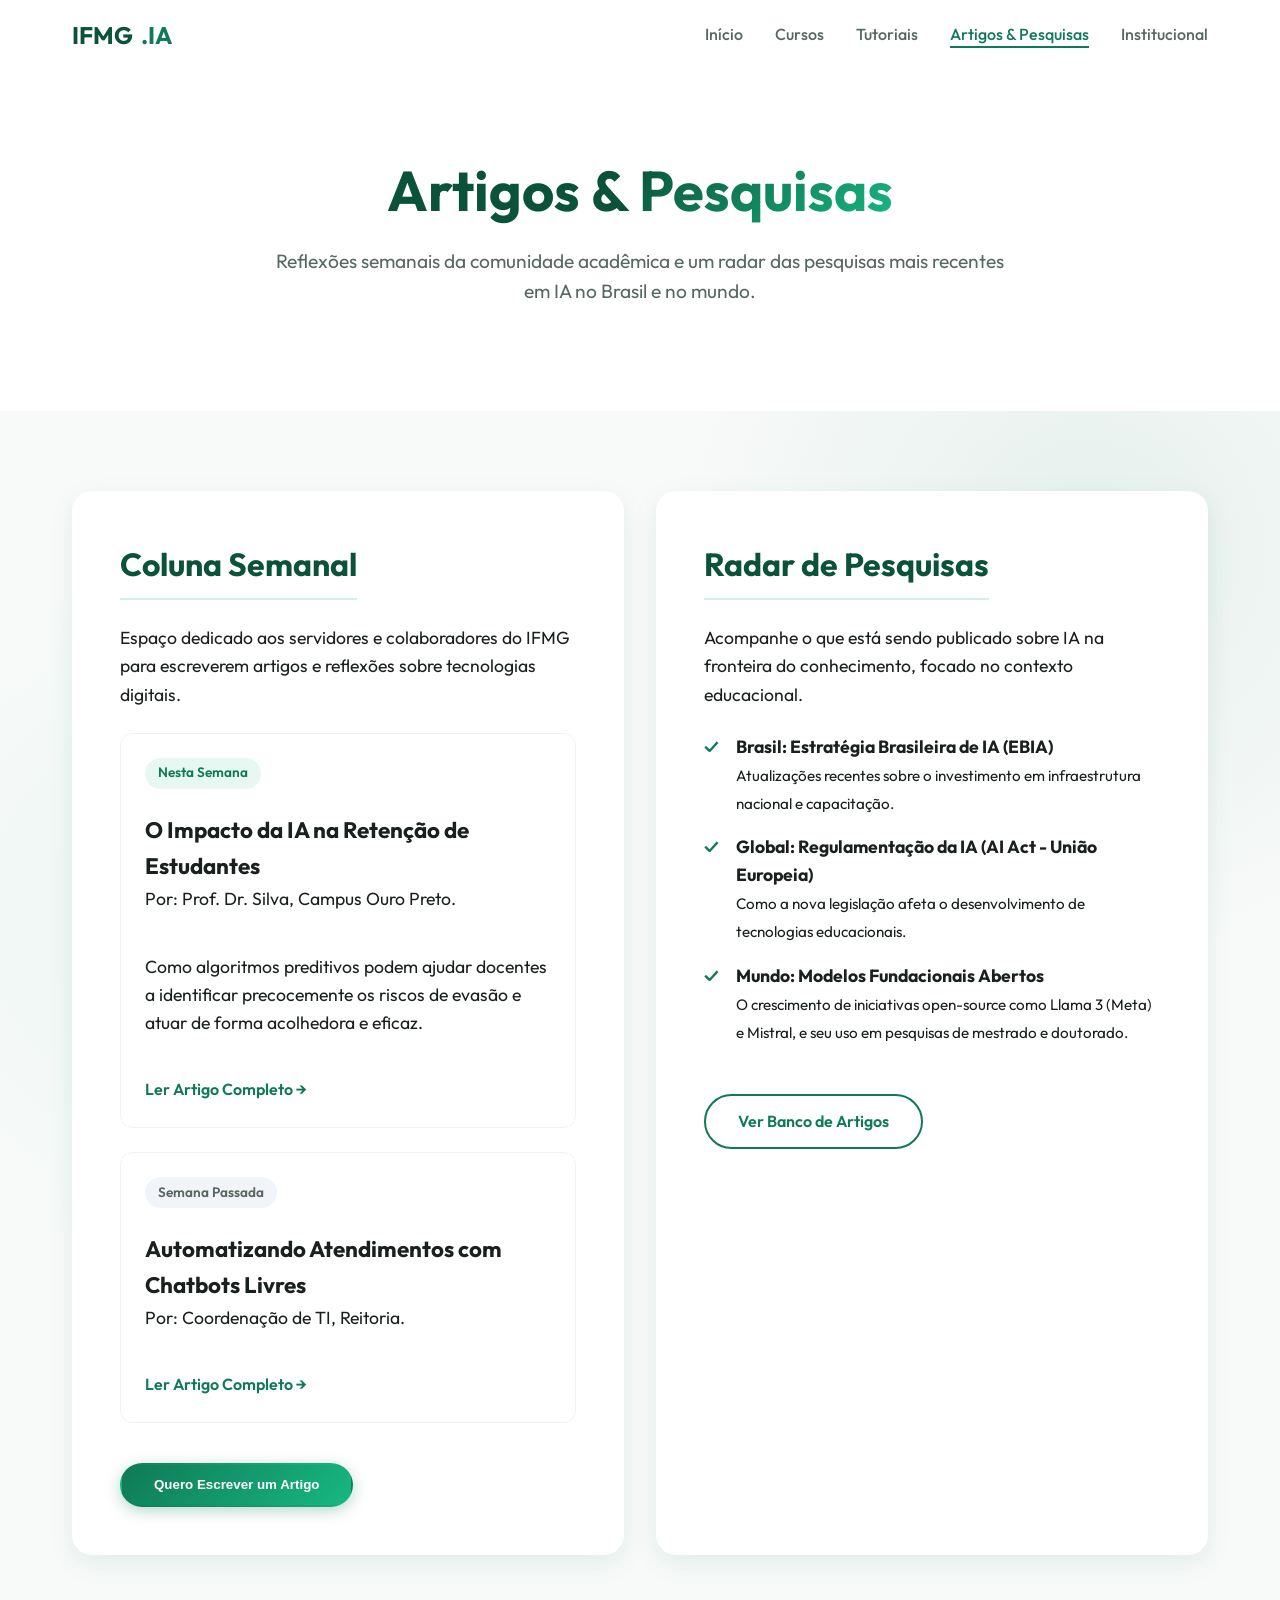
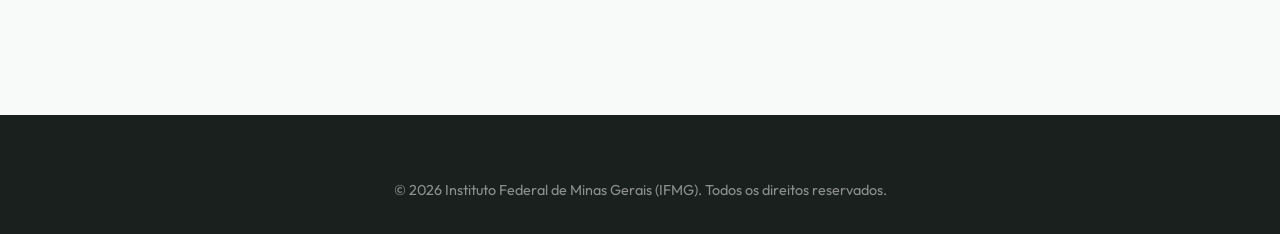
==== artigos.html @ 98dc353f "Commit inicial: Protótipo da Plataforma IA IFMG" ====
<!DOCTYPE html>
<html lang="pt-BR">
<head>
    <meta charset="UTF-8">
    <meta name="viewport" content="width=device-width, initial-scale=1.0">
    <title>Artigos e Pesquisas | IFMG IA</title>
    <meta name="description" content="Artigos semanais e pesquisas recentes sobre Inteligência Artificial no IFMG, no Brasil e no Mundo.">
    <link rel="stylesheet" href="css/style.css">
</head>
<body>
    <nav class="navbar" id="navbar">
        <div class="container nav-container">
            <a href="index.html" class="logo">IFMG<span>.IA</span></a>
            <button class="mobile-menu-btn" id="mobile-menu-btn">☰</button>
            <ul class="nav-links" id="nav-links">
                <li><a href="index.html">Início</a></li>
                <li><a href="cursos.html">Cursos</a></li>
                <li><a href="tutoriais.html">Tutoriais</a></li>
                <li><a href="artigos.html" class="active">Artigos & Pesquisas</a></li>
                <li><a href="institucional.html">Institucional</a></li>
            </ul>
        </div>
    </nav>

    <header class="hero" style="min-height: 40vh; padding: 10rem 0 4rem; background: var(--surface);">
        <div class="container hero-content">
            <h1 class="fade-in-up">Artigos & <span class="gradient-text">Pesquisas</span></h1>
            <p class="fade-in-up" style="transition-delay: 0.1s">
                Reflexões semanais da comunidade acadêmica e um radar das pesquisas mais recentes em IA no Brasil e no mundo.
            </p>
        </div>
    </header>

    <section class="section">
        <div class="container">
            <div class="grid grid-2">
                <!-- Coluna Semanal -->
                <div class="content-block fade-in-up">
                    <h2>Coluna Semanal</h2>
                    <p>Espaço dedicado aos servidores e colaboradores do IFMG para escreverem artigos e reflexões sobre tecnologias digitais.</p>
                    
                    <div class="resource-item" style="flex-direction: column; gap: 1rem;">
                        <div>
                            <span class="badge badge-free">Nesta Semana</span>
                            <h4 style="font-size: 1.4rem; margin-top: 0.5rem;">O Impacto da IA na Retenção de Estudantes</h4>
                            <p class="text-muted">Por: Prof. Dr. Silva, Campus Ouro Preto.</p>
                        </div>
                        <p>Como algoritmos preditivos podem ajudar docentes a identificar precocemente os riscos de evasão e atuar de forma acolhedora e eficaz.</p>
                        <a href="#" style="color: var(--primary); font-weight: 600;">Ler Artigo Completo →</a>
                    </div>

                    <div class="resource-item" style="flex-direction: column; gap: 1rem;">
                        <div>
                            <span class="badge" style="background: #f1f5f9; color: var(--text-muted);">Semana Passada</span>
                            <h4 style="font-size: 1.4rem; margin-top: 0.5rem;">Automatizando Atendimentos com Chatbots Livres</h4>
                            <p class="text-muted">Por: Coordenação de TI, Reitoria.</p>
                        </div>
                        <a href="#" style="color: var(--primary); font-weight: 600;">Ler Artigo Completo →</a>
                    </div>
                    
                    <button class="btn btn-primary" style="margin-top: 1rem;">Quero Escrever um Artigo</button>
                </div>

                <!-- Pesquisas -->
                <div class="content-block fade-in-up" style="transition-delay: 0.2s">
                    <h2>Radar de Pesquisas</h2>
                    <p>Acompanhe o que está sendo publicado sobre IA na fronteira do conhecimento, focado no contexto educacional.</p>
                    
                    <ul class="styled-list">
                        <li>
                            <strong>Brasil: Estratégia Brasileira de IA (EBIA)</strong><br>
                            <span class="text-muted" style="font-size: 0.95rem;">Atualizações recentes sobre o investimento em infraestrutura nacional e capacitação.</span>
                        </li>
                        <li>
                            <strong>Global: Regulamentação da IA (AI Act - União Europeia)</strong><br>
                            <span class="text-muted" style="font-size: 0.95rem;">Como a nova legislação afeta o desenvolvimento de tecnologias educacionais.</span>
                        </li>
                        <li>
                            <strong>Mundo: Modelos Fundacionais Abertos</strong><br>
                            <span class="text-muted" style="font-size: 0.95rem;">O crescimento de iniciativas open-source como Llama 3 (Meta) e Mistral, e seu uso em pesquisas de mestrado e doutorado.</span>
                        </li>
                    </ul>
                    
                    <a href="#" class="btn btn-outline" style="margin-top: 2rem;">Ver Banco de Artigos</a>
                </div>
            </div>
        </div>
    </section>

    <footer>
        <div class="container">
            <div class="footer-bottom" style="margin-top: 0; padding-top: 0; border: none;">
                &copy; 2026 Instituto Federal de Minas Gerais (IFMG). Todos os direitos reservados.
            </div>
        </div>
    </footer>
    <script src="js/main.js"></script>
</body>
</html>
---- css/style.css ----
@import url('https://fonts.googleapis.com/css2?family=Outfit:wght@300;400;500;600;700&display=swap');

:root {
  /* Cores Principais - Tons de Verde Esmeralda (IFMG moderno) */
  --primary: #0F7A55;
  --primary-light: #18B882;
  --primary-dark: #0A5239;
  
  /* Secundárias e Acentos */
  --secondary: #E3352F; /* Vermelho IFMG para destaques sutis */
  --accent: #25C9A4;
  
  /* Tons de Fundo e Superfícies (Modo Light elegante) */
  --bg-color: #F8FAF9;
  --surface: #FFFFFF;
  --surface-glass: rgba(255, 255, 255, 0.7);
  --border-glass: rgba(255, 255, 255, 0.3);
  
  /* Textos */
  --text-main: #1A201E;
  --text-muted: #566861;
  
  /* Utilitários */
  --shadow-sm: 0 2px 8px rgba(15, 122, 85, 0.05);
  --shadow-md: 0 8px 24px rgba(15, 122, 85, 0.1);
  --shadow-lg: 0 16px 40px rgba(15, 122, 85, 0.15);
  
  --radius-md: 12px;
  --radius-lg: 20px;
  --radius-pill: 100px;
  
  --transition: all 0.3s cubic-bezier(0.25, 0.8, 0.25, 1);
}

/* Base Styles */
* {
  margin: 0;
  padding: 0;
  box-sizing: border-box;
}

body {
  font-family: 'Outfit', sans-serif;
  background-color: var(--bg-color);
  color: var(--text-main);
  line-height: 1.6;
  overflow-x: hidden;
  background-image: radial-gradient(circle at 15% 50%, rgba(24, 184, 130, 0.05), transparent 25%),
                    radial-gradient(circle at 85% 30%, rgba(15, 122, 85, 0.08), transparent 25%);
}

a {
  text-decoration: none;
  color: inherit;
}

ul {
  list-style: none;
}

img {
  max-width: 100%;
  height: auto;
  border-radius: var(--radius-md);
}

/* Container */
.container {
  width: 100%;
  max-width: 1200px;
  margin: 0 auto;
  padding: 0 2rem;
}

/* Navbar */
.navbar {
  position: fixed;
  top: 0;
  left: 0;
  width: 100%;
  padding: 1rem 0;
  background: var(--surface-glass);
  backdrop-filter: blur(12px);
  -webkit-backdrop-filter: blur(12px);
  border-bottom: 1px solid rgba(255, 255, 255, 0.5);
  z-index: 1000;
  transition: var(--transition);
}

.navbar.scrolled {
  padding: 0.8rem 0;
  box-shadow: var(--shadow-sm);
  background: rgba(255, 255, 255, 0.9);
}

.nav-container {
  display: flex;
  justify-content: space-between;
  align-items: center;
}

.logo {
  font-size: 1.5rem;
  font-weight: 700;
  color: var(--primary-dark);
  display: flex;
  align-items: center;
  gap: 0.5rem;
}

.logo span {
  color: var(--primary);
}

.logo-img {
  height: 32px;
  width: auto;
}

.nav-links {
  display: flex;
  gap: 2rem;
}

.nav-links a {
  font-weight: 500;
  color: var(--text-muted);
  transition: var(--transition);
  position: relative;
}

.nav-links a::after {
  content: '';
  position: absolute;
  bottom: -4px;
  left: 0;
  width: 0%;
  height: 2px;
  background-color: var(--primary);
  transition: var(--transition);
}

.nav-links a:hover,
.nav-links a.active {
  color: var(--primary);
}

.nav-links a:hover::after,
.nav-links a.active::after {
  width: 100%;
}

/* Mobile Menu Button */
.mobile-menu-btn {
  display: none;
  background: none;
  border: none;
  font-size: 1.5rem;
  color: var(--text-main);
  cursor: pointer;
}

/* Buttons */
.btn {
  display: inline-flex;
  align-items: center;
  justify-content: center;
  padding: 0.8rem 2rem;
  font-weight: 600;
  border-radius: var(--radius-pill);
  transition: var(--transition);
  cursor: pointer;
  border: 2px solid transparent;
}

.btn-primary {
  background: linear-gradient(135deg, var(--primary), var(--primary-light));
  color: white;
  box-shadow: 0 4px 15px rgba(15, 122, 85, 0.3);
}

.btn-primary:hover {
  transform: translateY(-2px);
  box-shadow: 0 6px 20px rgba(15, 122, 85, 0.4);
}

.btn-outline {
  border-color: var(--primary);
  color: var(--primary);
  background: transparent;
}

.btn-outline:hover {
  background: var(--primary);
  color: white;
}

/* Hero Section */
.hero {
  padding: 10rem 0 6rem;
  min-height: 90vh;
  display: flex;
  align-items: center;
  position: relative;
}

.hero-content {
  text-align: center;
  max-width: 800px;
  margin: 0 auto;
}

.hero .tag {
  display: inline-block;
  padding: 0.5rem 1.2rem;
  background: rgba(24, 184, 130, 0.1);
  color: var(--primary);
  border-radius: var(--radius-pill);
  font-weight: 600;
  font-size: 0.9rem;
  margin-bottom: 1.5rem;
}

.hero h1 {
  font-size: 3.5rem;
  font-weight: 700;
  line-height: 1.1;
  margin-bottom: 1.5rem;
  color: var(--primary-dark);
}

.hero .gradient-text {
  background: linear-gradient(135deg, var(--primary-dark), var(--primary-light));
  -webkit-background-clip: text;
  -webkit-text-fill-color: transparent;
  background-clip: text;
}

.hero p {
  font-size: 1.2rem;
  color: var(--text-muted);
  margin-bottom: 2.5rem;
}

.hero-buttons {
  display: flex;
  gap: 1rem;
  justify-content: center;
}

/* Sections */
.section {
  padding: 5rem 0;
}

.section-bg {
  background: var(--surface);
}

.section-header {
  text-align: center;
  margin-bottom: 4rem;
  max-width: 700px;
  margin-left: auto;
  margin-right: auto;
}

.section-header h2 {
  font-size: 2.5rem;
  color: var(--primary-dark);
  margin-bottom: 1rem;
}

.section-header p {
  color: var(--text-muted);
  font-size: 1.1rem;
}

/* Grid Layouts */
.grid {
  display: grid;
  gap: 2rem;
}

.grid-2 { grid-template-columns: repeat(2, 1fr); }
.grid-3 { grid-template-columns: repeat(3, 1fr); }

/* Glass Cards */
.glass-card {
  background: var(--surface-glass);
  backdrop-filter: blur(16px);
  -webkit-backdrop-filter: blur(16px);
  border: 1px solid var(--border-glass);
  border-radius: var(--radius-lg);
  padding: 2rem;
  box-shadow: var(--shadow-sm);
  transition: var(--transition);
  height: 100%;
}

.glass-card:hover {
  transform: translateY(-5px);
  box-shadow: var(--shadow-lg);
  border-color: rgba(24, 184, 130, 0.3);
}

.glass-card h3 {
  font-size: 1.5rem;
  color: var(--text-main);
  margin-bottom: 1rem;
}

/* Content Layouts */
.content-wrapper {
  display: flex;
  flex-direction: column;
  gap: 3rem;
}

.content-block {
  background: var(--surface);
  border-radius: var(--radius-lg);
  padding: 3rem;
  box-shadow: var(--shadow-md);
}

.content-block h2 {
  color: var(--primary-dark);
  font-size: 2rem;
  margin-bottom: 1.5rem;
  border-bottom: 2px solid rgba(24, 184, 130, 0.2);
  padding-bottom: 0.5rem;
  display: inline-block;
}

.content-block p {
  margin-bottom: 1.5rem;
  font-size: 1.1rem;
}

/* List Styling */
.styled-list {
  list-style: none;
  margin-top: 1rem;
}

.styled-list li {
  position: relative;
  padding-left: 2rem;
  margin-bottom: 1rem;
  font-size: 1.1rem;
}

.styled-list li::before {
  content: '✓';
  position: absolute;
  left: 0;
  top: 0;
  color: var(--primary);
  font-weight: bold;
}

/* Badges / Tags */
.badge {
  display: inline-block;
  padding: 0.3rem 0.8rem;
  border-radius: var(--radius-pill);
  font-size: 0.85rem;
  font-weight: 600;
  margin-bottom: 1rem;
}

.badge-free { background: rgba(24, 184, 130, 0.1); color: var(--primary); }
.badge-paid { background: rgba(227, 53, 47, 0.1); color: var(--secondary); }

/* Resource Item */
.resource-item {
  display: flex;
  align-items: flex-start;
  gap: 1.5rem;
  padding: 1.5rem;
  border: 1px solid rgba(0,0,0,0.05);
  border-radius: var(--radius-md);
  margin-bottom: 1.5rem;
  transition: var(--transition);
}

.resource-item:hover {
  border-color: var(--primary-light);
  box-shadow: var(--shadow-sm);
}

.resource-icon {
  font-size: 2.5rem;
  background: rgba(24, 184, 130, 0.1);
  width: 60px;
  height: 60px;
  display: flex;
  align-items: center;
  justify-content: center;
  border-radius: var(--radius-md);
}

.resource-content h4 {
  font-size: 1.2rem;
  margin-bottom: 0.5rem;
}

.resource-meta {
  font-size: 0.9rem;
  color: var(--text-muted);
  display: flex;
  gap: 1rem;
  margin-top: 0.8rem;
}

/* Footer */
footer {
  background: var(--text-main);
  color: white;
  padding: 4rem 0 2rem;
  margin-top: 5rem;
}

.footer-content {
  display: grid;
  grid-template-columns: 2fr 1fr 1fr;
  gap: 3rem;
  margin-bottom: 3rem;
}

.footer-brand .logo {
  color: white;
  margin-bottom: 1rem;
}

.footer-brand p {
  color: rgba(255, 255, 255, 0.7);
  max-width: 300px;
}

.footer-links h4 {
  font-size: 1.2rem;
  margin-bottom: 1.5rem;
}

.footer-links ul li {
  margin-bottom: 0.8rem;
}

.footer-links a {
  color: rgba(255, 255, 255, 0.7);
  transition: var(--transition);
}

.footer-links a:hover {
  color: var(--primary-light);
  padding-left: 5px;
}

.footer-bottom {
  text-align: center;
  padding-top: 2rem;
  border-top: 1px solid rgba(255, 255, 255, 0.1);
  color: rgba(255, 255, 255, 0.5);
  font-size: 0.9rem;
}

/* Animations */
.fade-in-up {
  opacity: 0;
  transform: translateY(30px);
  transition: opacity 0.8s ease, transform 0.8s ease;
}

.fade-in-up.visible {
  opacity: 1;
  transform: translateY(0);
}

/* Responsive */
@media (max-width: 992px) {
  .hero h1 { font-size: 2.8rem; }
  .grid-3 { grid-template-columns: repeat(2, 1fr); }
  .footer-content { grid-template-columns: 1fr 1fr; }
}

@media (max-width: 768px) {
  .mobile-menu-btn { display: block; }
  
  .nav-links {
    position: fixed;
    top: 70px;
    left: 0;
    width: 100%;
    background: var(--surface);
    flex-direction: column;
    gap: 0;
    box-shadow: var(--shadow-md);
    clip-path: circle(0 at top right);
    transition: clip-path 0.5s ease-out;
  }

  .nav-links.active {
    clip-path: circle(150% at top right);
  }

  .nav-links li {
    width: 100%;
    text-align: center;
  }

  .nav-links a {
    display: block;
    padding: 1.5rem;
    border-bottom: 1px solid rgba(0,0,0,0.05);
  }

  .hero { padding: 8rem 0 4rem; }
  .hero h1 { font-size: 2.2rem; }
  .grid-2, .grid-3 { grid-template-columns: 1fr; }
  .footer-content { grid-template-columns: 1fr; }
  
  .resource-item { flex-direction: column; }
}
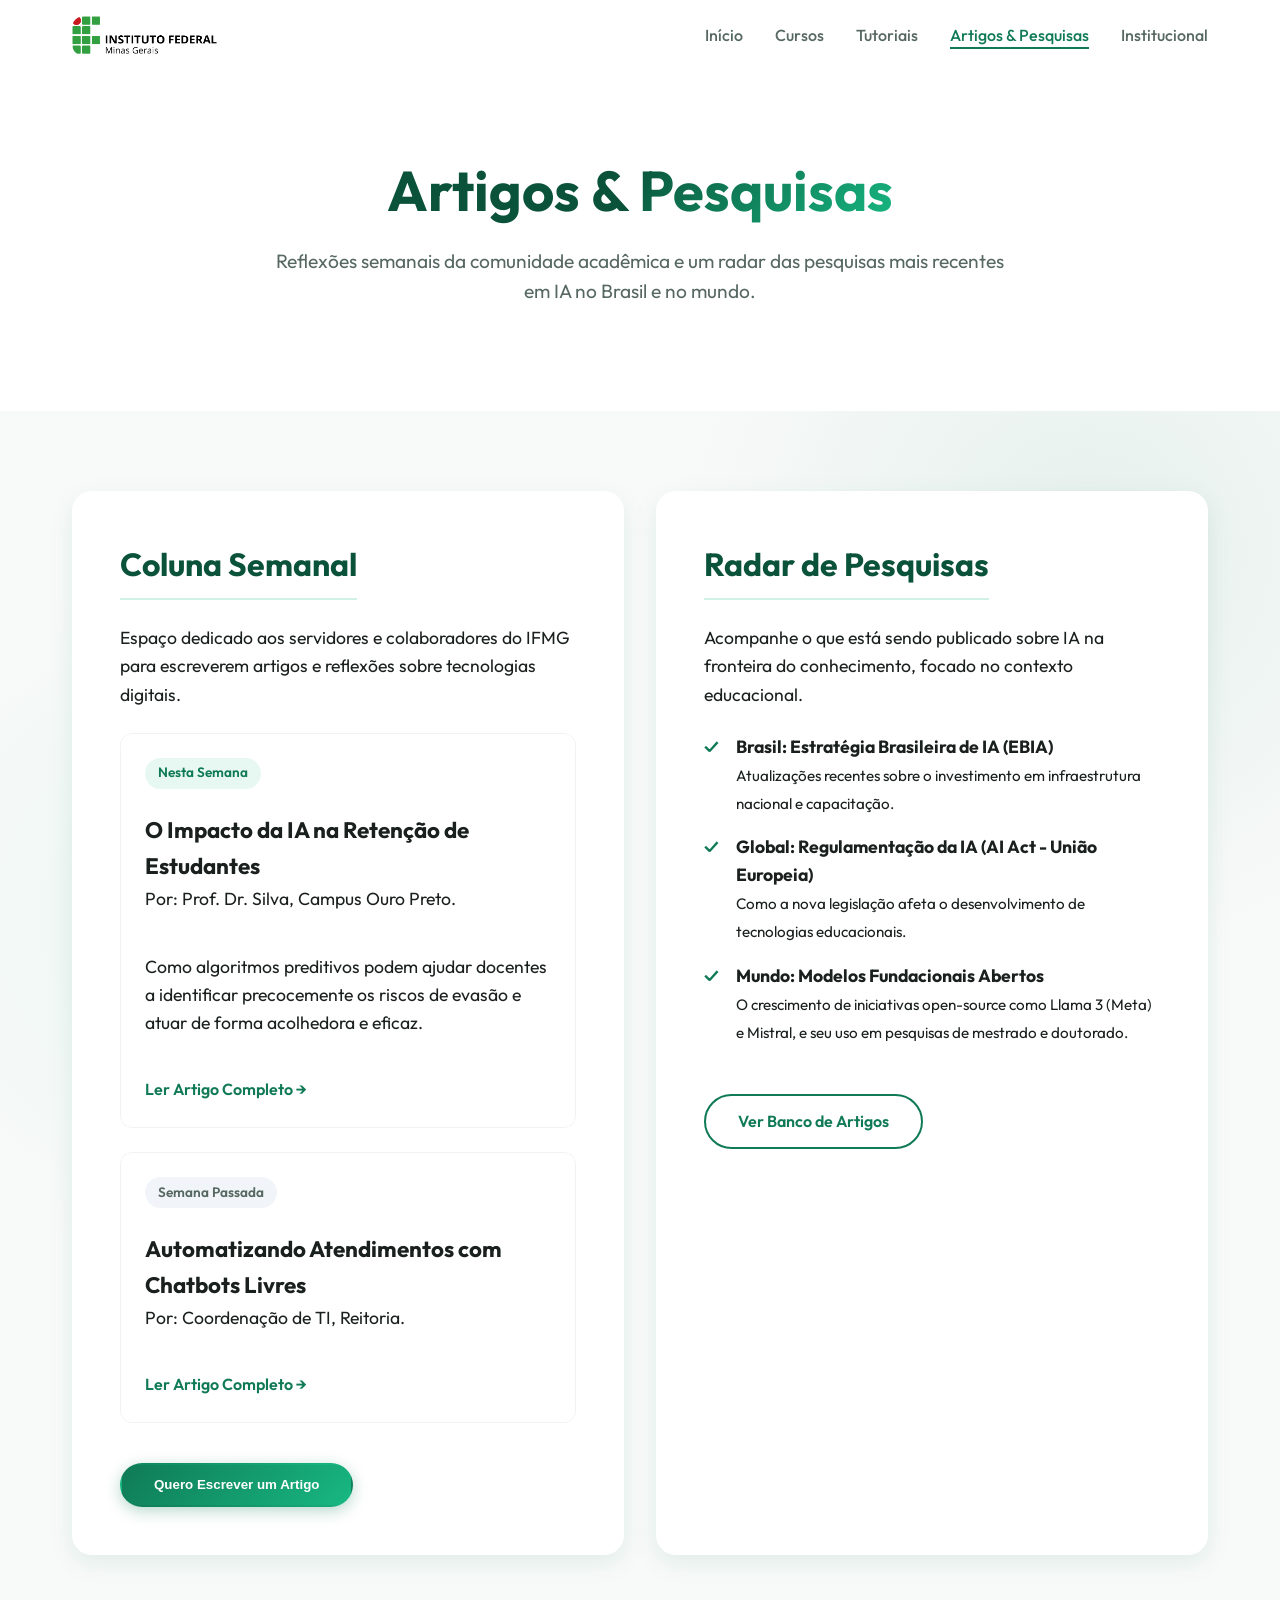
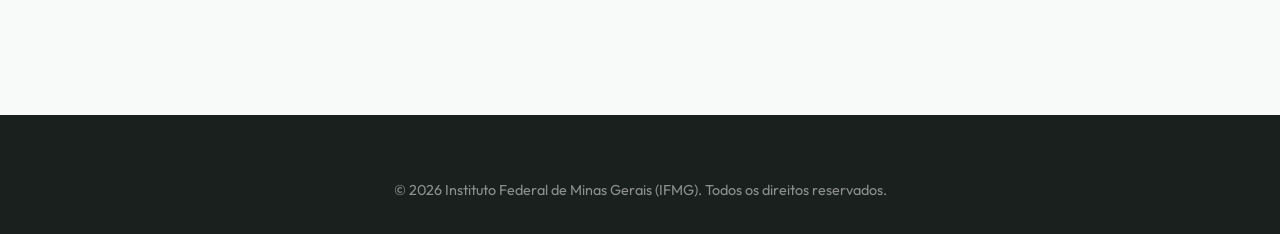
==== commit 65f8b57e: "Atualiza design: insere logotipos do IFMG e inclui seção com documentos oficais" ====
--- a/artigos.html
+++ b/artigos.html
@@ -10,7 +10,9 @@
 <body>
     <nav class="navbar" id="navbar">
         <div class="container nav-container">
-            <a href="index.html" class="logo">IFMG<span>.IA</span></a>
+            <a href="index.html" class="logo">
+                <img src="imagens/ifmg-simples.png" alt="IFMG IA" class="logo-img">
+            </a>
             <button class="mobile-menu-btn" id="mobile-menu-btn">☰</button>
             <ul class="nav-links" id="nav-links">
                 <li><a href="index.html">Início</a></li>
--- a/css/style.css
+++ b/css/style.css
@@ -113,8 +113,23 @@
 }
 
 .logo-img {
-  height: 32px;
+  height: 40px;
   width: auto;
+  display: block;
+}
+
+.footer-logo {
+  height: 60px;
+  width: auto;
+  margin-bottom: 1rem;
+  display: block;
+}
+
+.footer-logos-group {
+  display: flex;
+  gap: 1.5rem;
+  align-items: center;
+  margin-bottom: 1rem;
 }
 
 .nav-links {
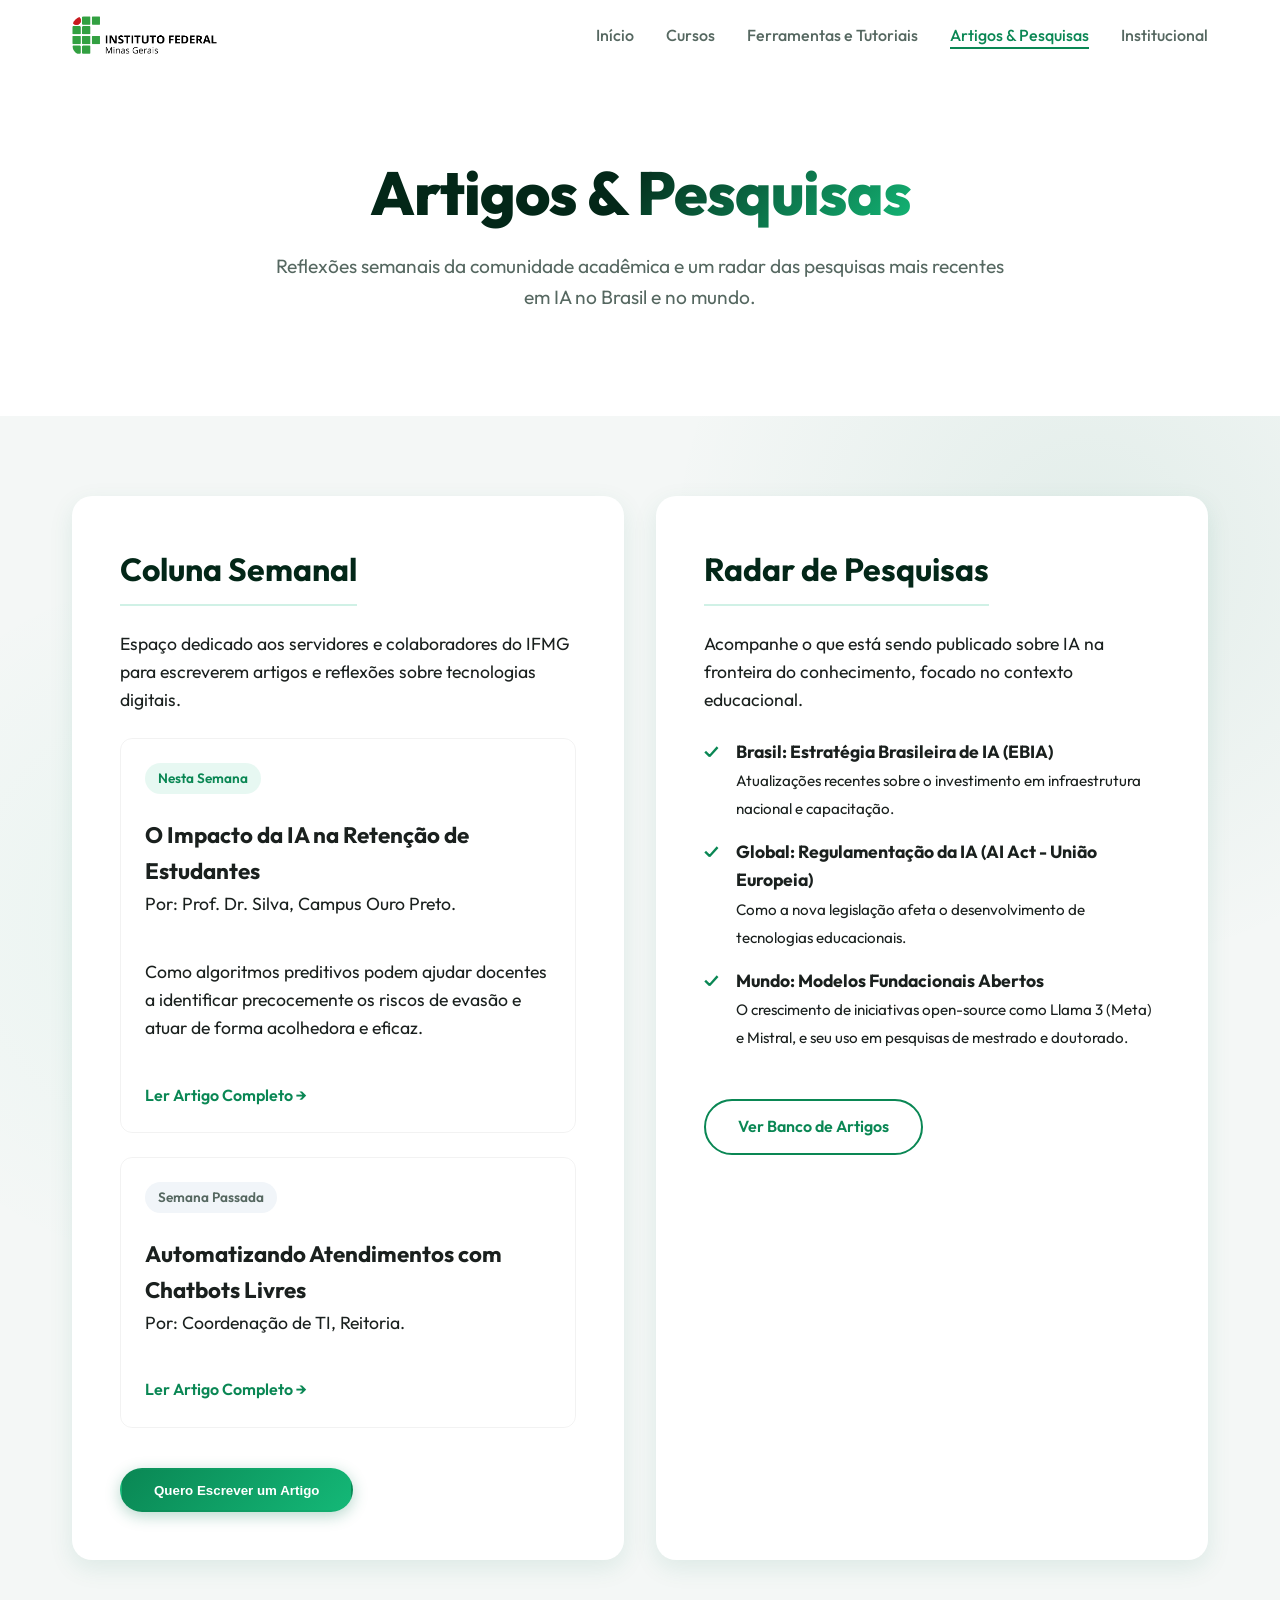
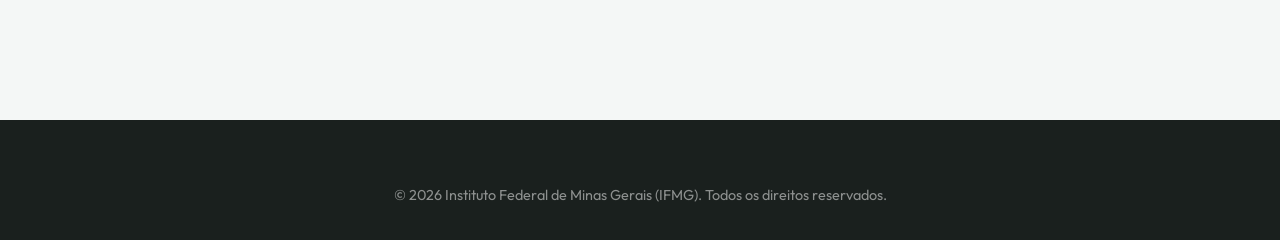
==== commit 1812591c: "Aumenta o impacto do design e move citação para o topo" ====
--- a/artigos.html
+++ b/artigos.html
@@ -17,7 +17,7 @@
             <ul class="nav-links" id="nav-links">
                 <li><a href="index.html">Início</a></li>
                 <li><a href="cursos.html">Cursos</a></li>
-                <li><a href="tutoriais.html">Tutoriais</a></li>
+                <li><a href="tutoriais.html">Ferramentas e Tutoriais</a></li>
                 <li><a href="artigos.html" class="active">Artigos & Pesquisas</a></li>
                 <li><a href="institucional.html">Institucional</a></li>
             </ul>
--- a/css/style.css
+++ b/css/style.css
@@ -1,17 +1,17 @@
 @import url('https://fonts.googleapis.com/css2?family=Outfit:wght@300;400;500;600;700&display=swap');
 
 :root {
-  /* Cores Principais - Tons de Verde Esmeralda (IFMG moderno) */
-  --primary: #0F7A55;
-  --primary-light: #18B882;
-  --primary-dark: #0A5239;
+  /* Cores Principais - Tons mais escuros e vibrantes (Alto Impacto) */
+  --primary: #0A8754; 
+  --primary-light: #14B877;
+  --primary-dark: #032718;
   
   /* Secundárias e Acentos */
-  --secondary: #E3352F; /* Vermelho IFMG para destaques sutis */
-  --accent: #25C9A4;
-  
-  /* Tons de Fundo e Superfícies (Modo Light elegante) */
-  --bg-color: #F8FAF9;
+  --secondary: #D92525; /* Vermelho mais forte */
+  --accent: #11D494;
+  
+  /* Tons de Fundo e Superfícies */
+  --bg-color: #F4F7F6;
   --surface: #FFFFFF;
   --surface-glass: rgba(255, 255, 255, 0.7);
   --border-glass: rgba(255, 255, 255, 0.3);
@@ -237,11 +237,12 @@
 }
 
 .hero h1 {
-  font-size: 3.5rem;
-  font-weight: 700;
+  font-size: 3.8rem;
+  font-weight: 800;
   line-height: 1.1;
   margin-bottom: 1.5rem;
   color: var(--primary-dark);
+  letter-spacing: -1px;
 }
 
 .hero .gradient-text {
@@ -281,9 +282,11 @@
 }
 
 .section-header h2 {
-  font-size: 2.5rem;
+  font-size: 2.8rem;
+  font-weight: 800;
   color: var(--primary-dark);
   margin-bottom: 1rem;
+  letter-spacing: -0.5px;
 }
 
 .section-header p {
@@ -323,6 +326,36 @@
   font-size: 1.5rem;
   color: var(--text-main);
   margin-bottom: 1rem;
+}
+
+/* Overlap Banner (Design Forte) */
+.overlap-banner {
+  background: linear-gradient(135deg, var(--primary-dark), var(--primary));
+  color: white;
+  border-radius: var(--radius-lg);
+  padding: 4rem 3rem;
+  margin-top: -100px;
+  position: relative;
+  z-index: 10;
+  box-shadow: 0 20px 50px rgba(3, 39, 24, 0.4);
+  text-align: center;
+  border-bottom: 6px solid var(--secondary);
+}
+
+.overlap-banner h2 {
+  font-size: 2.5rem;
+  font-weight: 800;
+  margin-bottom: 1.5rem;
+  color: white;
+  letter-spacing: -1px;
+}
+
+.overlap-banner p {
+  font-size: 1.25rem;
+  color: rgba(255, 255, 255, 0.9);
+  max-width: 800px;
+  margin: 0 auto 2.5rem;
+  line-height: 1.6;
 }
 
 /* Content Layouts */
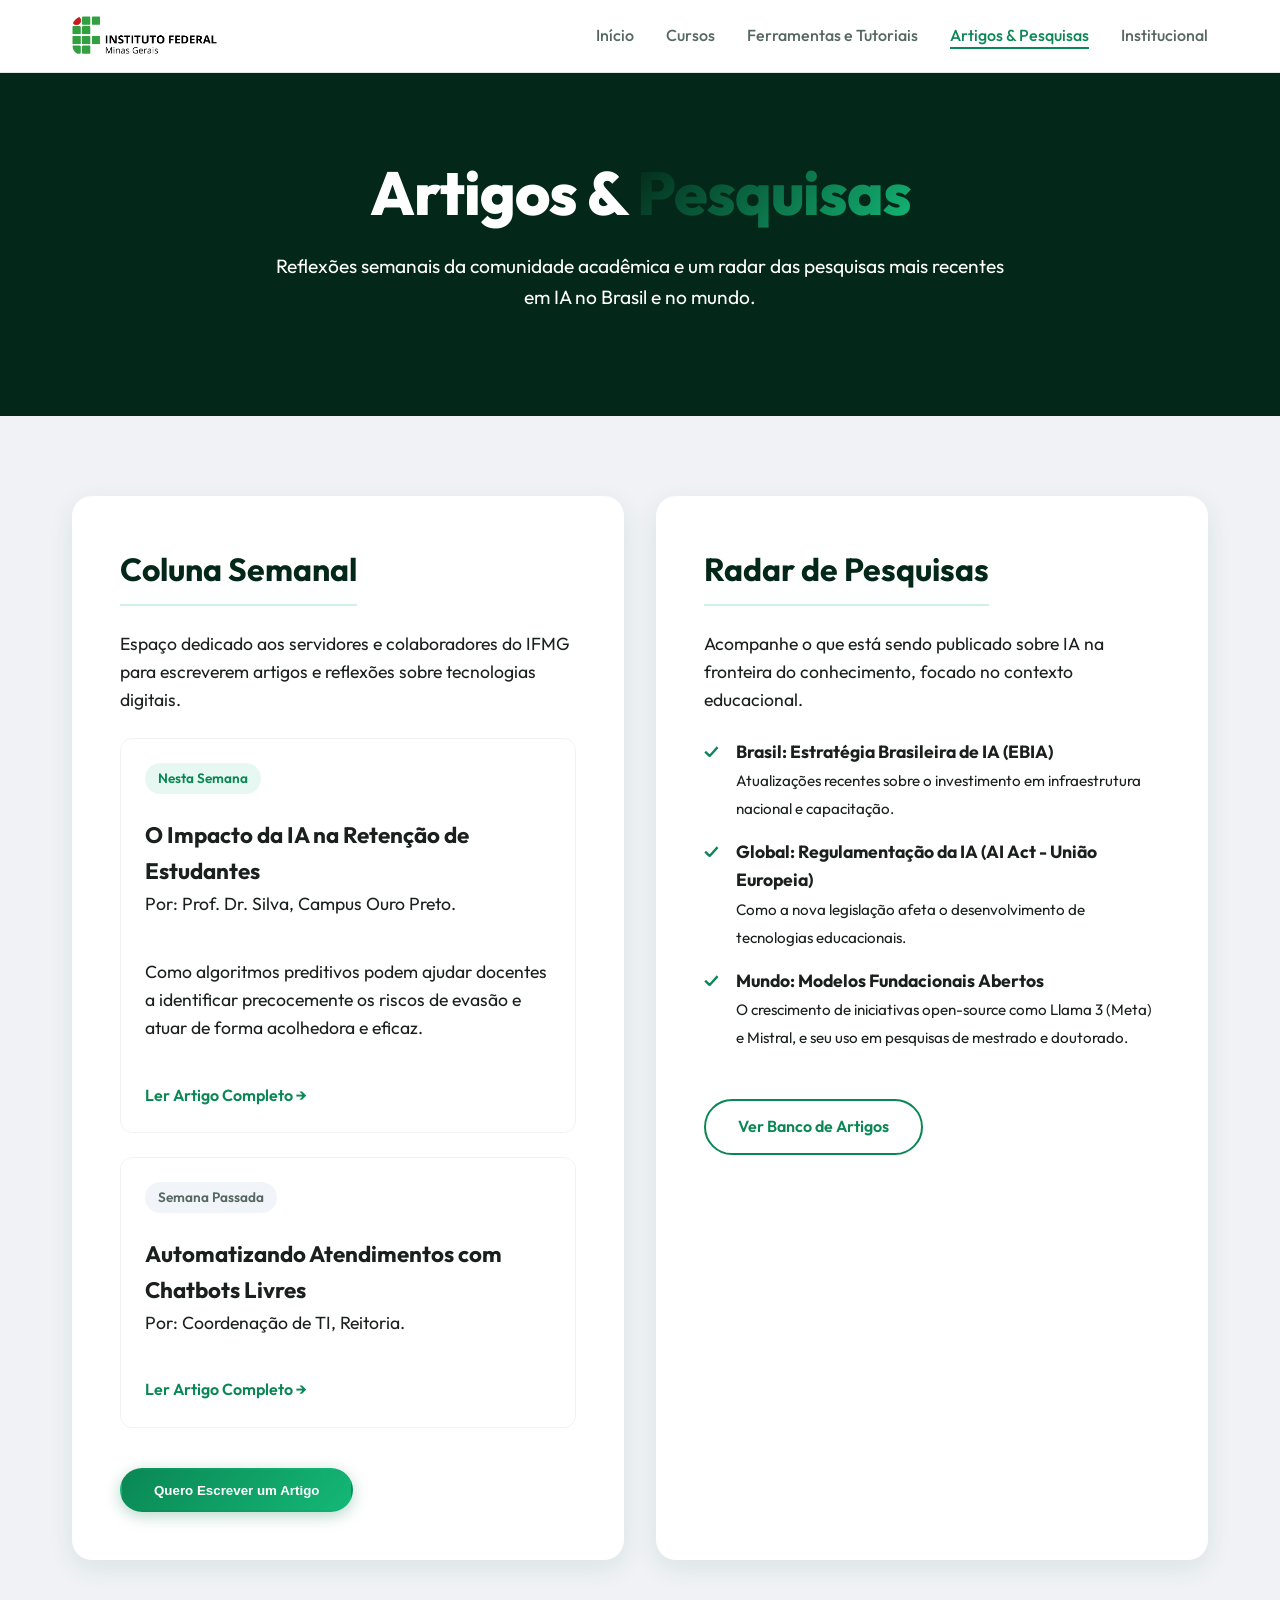
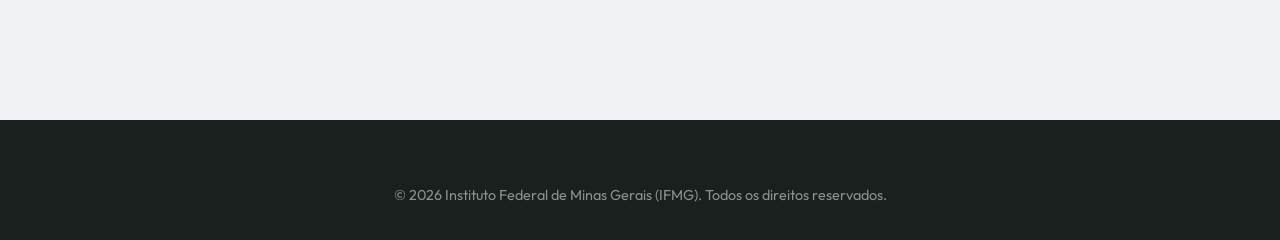
==== commit 4a370ee5: "Migra design para blocos corporativos estilo WordPress sem sobreposições" ====
--- a/artigos.html
+++ b/artigos.html
@@ -24,7 +24,7 @@
         </div>
     </nav>
 
-    <header class="hero" style="min-height: 40vh; padding: 10rem 0 4rem; background: var(--surface);">
+    <header class="hero bg-dark" style="min-height: 40vh; padding: 10rem 0 4rem;">
         <div class="container hero-content">
             <h1 class="fade-in-up">Artigos & <span class="gradient-text">Pesquisas</span></h1>
             <p class="fade-in-up" style="transition-delay: 0.1s">
@@ -33,7 +33,7 @@
         </div>
     </header>
 
-    <section class="section">
+    <section class="section bg-light">
         <div class="container">
             <div class="grid grid-2">
                 <!-- Coluna Semanal -->
--- a/css/style.css
+++ b/css/style.css
@@ -11,10 +11,10 @@
   --accent: #11D494;
   
   /* Tons de Fundo e Superfícies */
-  --bg-color: #F4F7F6;
+  --bg-color: #F0F2F5; /* Cinza claro estilo WP */
   --surface: #FFFFFF;
-  --surface-glass: rgba(255, 255, 255, 0.7);
-  --border-glass: rgba(255, 255, 255, 0.3);
+  --surface-alt: #F8F9FA;
+  --border-color: #E2E8E6;
   
   /* Textos */
   --text-main: #1A201E;
@@ -79,10 +79,8 @@
   left: 0;
   width: 100%;
   padding: 1rem 0;
-  background: var(--surface-glass);
-  backdrop-filter: blur(12px);
-  -webkit-backdrop-filter: blur(12px);
-  border-bottom: 1px solid rgba(255, 255, 255, 0.5);
+  background: var(--surface);
+  border-bottom: 1px solid var(--border-color);
   z-index: 1000;
   transition: var(--transition);
 }
@@ -254,8 +252,29 @@
 
 .hero p {
   font-size: 1.2rem;
-  color: var(--text-muted);
+  color: inherit;
+  opacity: 0.9;
   margin-bottom: 2.5rem;
+}
+
+/* Background Utilities */
+.bg-dark {
+  background-color: var(--primary-dark);
+  color: white;
+}
+.bg-dark h1, .bg-dark h2, .bg-dark h3 {
+  color: white;
+}
+.bg-dark .text-muted {
+  color: rgba(255,255,255,0.7);
+}
+
+.bg-light {
+  background-color: var(--bg-color);
+}
+
+.bg-white {
+  background-color: var(--surface);
 }
 
 .hero-buttons {
@@ -303,59 +322,46 @@
 .grid-2 { grid-template-columns: repeat(2, 1fr); }
 .grid-3 { grid-template-columns: repeat(3, 1fr); }
 
-/* Glass Cards */
-.glass-card {
-  background: var(--surface-glass);
-  backdrop-filter: blur(16px);
-  -webkit-backdrop-filter: blur(16px);
-  border: 1px solid var(--border-glass);
-  border-radius: var(--radius-lg);
-  padding: 2rem;
-  box-shadow: var(--shadow-sm);
+/* Solid Cards (Estilo WP) */
+.solid-card {
+  background: var(--surface);
+  border: 1px solid var(--border-color);
+  border-radius: var(--radius-md);
+  padding: 2.5rem 2rem;
+  box-shadow: 0 4px 12px rgba(0,0,0,0.05);
   transition: var(--transition);
   height: 100%;
 }
 
-.glass-card:hover {
+.solid-card:hover {
   transform: translateY(-5px);
-  box-shadow: var(--shadow-lg);
-  border-color: rgba(24, 184, 130, 0.3);
-}
-
-.glass-card h3 {
+  box-shadow: 0 12px 30px rgba(0,0,0,0.08);
+  border-color: var(--primary-light);
+}
+
+.solid-card h3 {
   font-size: 1.5rem;
   color: var(--text-main);
   margin-bottom: 1rem;
 }
 
-/* Overlap Banner (Design Forte) */
-.overlap-banner {
-  background: linear-gradient(135deg, var(--primary-dark), var(--primary));
-  color: white;
-  border-radius: var(--radius-lg);
-  padding: 4rem 3rem;
-  margin-top: -100px;
-  position: relative;
-  z-index: 10;
-  box-shadow: 0 20px 50px rgba(3, 39, 24, 0.4);
+/* Banner Citação */
+.quote-banner {
   text-align: center;
-  border-bottom: 6px solid var(--secondary);
-}
-
-.overlap-banner h2 {
+  max-width: 900px;
+  margin: 0 auto;
+}
+.quote-banner h2 {
   font-size: 2.5rem;
   font-weight: 800;
   margin-bottom: 1.5rem;
-  color: white;
-  letter-spacing: -1px;
-}
-
-.overlap-banner p {
-  font-size: 1.25rem;
-  color: rgba(255, 255, 255, 0.9);
-  max-width: 800px;
-  margin: 0 auto 2.5rem;
-  line-height: 1.6;
+  color: var(--primary-dark);
+}
+.quote-banner p {
+  font-size: 1.3rem;
+  color: var(--text-muted);
+  line-height: 1.7;
+  margin-bottom: 2rem;
 }
 
 /* Content Layouts */
